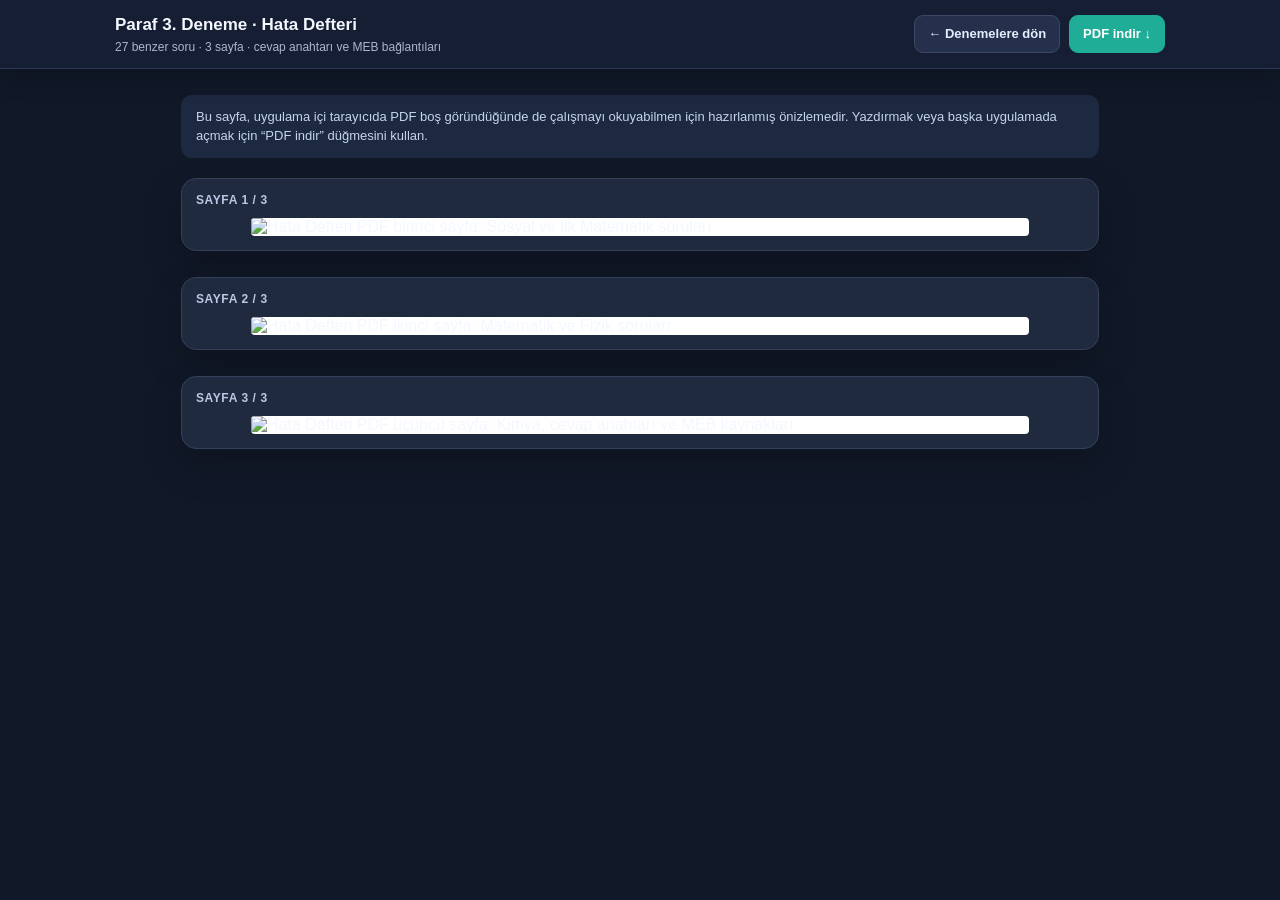
==== paraf-3-hata-defteri.html @ 89ebe0da "Add in-app readable preview for error practice PDF" ====
<!doctype html>
<html lang="tr">
<head>
  <meta charset="utf-8">
  <meta name="viewport" content="width=device-width, initial-scale=1">
  <title>Paraf 3. Deneme · Hata Defteri</title>
  <style>
    :root{color-scheme:dark;font-family:Arial,Helvetica,sans-serif;background:#111827;color:#f4f7ff}
    *{box-sizing:border-box}body{margin:0;background:#111827}
    .bar{position:sticky;top:0;z-index:2;display:flex;align-items:center;justify-content:space-between;gap:16px;padding:14px max(20px,calc((100vw - 1050px)/2));background:#151e32;border-bottom:1px solid #2c3953;box-shadow:0 8px 24px #0003}
    .bar h1{margin:0;font-size:17px;line-height:1.35}.bar p{margin:3px 0 0;color:#aab7d0;font-size:12px}
    .actions{display:flex;gap:9px;flex-wrap:wrap}.actions a{display:inline-flex;align-items:center;justify-content:center;min-height:38px;padding:8px 13px;border-radius:9px;color:#e6edff;text-decoration:none;font-size:13px;font-weight:700;background:#25314c;border:1px solid #3b4865;white-space:nowrap}.actions .primary{background:#20ad97;border-color:#20ad97;color:white}.actions a:hover{filter:brightness(1.1)}
    main{max-width:950px;margin:26px auto 55px;padding:0 16px}.hint{margin:0 0 20px;padding:12px 15px;border-radius:11px;background:#1c2940;color:#c7d4ec;font-size:13px;line-height:1.5}
    figure{margin:0 0 26px;padding:14px;background:#202a3f;border:1px solid #34415d;border-radius:15px;box-shadow:0 16px 38px #0003}figcaption{margin:0 0 11px;color:#b9c8e3;font-size:12px;font-weight:700;letter-spacing:.05em;text-transform:uppercase}figure img{display:block;width:100%;max-width:778px;height:auto;margin:0 auto;background:white;border-radius:4px}
    @media(max-width:680px){.bar{position:static;align-items:flex-start;flex-direction:column}.actions{width:100%}.actions a{flex:1}main{margin-top:17px;padding:0 10px}figure{padding:6px;border-radius:10px}}
  </style>
</head>
<body>
  <header class="bar">
    <div><h1>Paraf 3. Deneme · Hata Defteri</h1><p>27 benzer soru · 3 sayfa · cevap anahtarı ve MEB bağlantıları</p></div>
    <nav class="actions" aria-label="Çalışma bağlantıları">
      <a href="./#exams">← Denemelere dön</a>
      <a class="primary" href="./paraf-3-hata-defteri-benzer-sorular.pdf" download="Paraf-3-Hata-Defteri.pdf">PDF indir ↓</a>
    </nav>
  </header>
  <main>
    <p class="hint">Bu sayfa, uygulama içi tarayıcıda PDF boş göründüğünde de çalışmayı okuyabilmen için hazırlanmış önizlemedir. Yazdırmak veya başka uygulamada açmak için “PDF indir” düğmesini kullan.</p>
    <figure><figcaption>Sayfa 1 / 3</figcaption><img src="./paraf-3-hata-defteri-sayfa-1.webp" alt="Hata Defteri PDF birinci sayfa: Sosyal ve ilk Matematik soruları"></figure>
    <figure><figcaption>Sayfa 2 / 3</figcaption><img src="./paraf-3-hata-defteri-sayfa-2.webp" alt="Hata Defteri PDF ikinci sayfa: Matematik ve Fizik soruları" loading="lazy"></figure>
    <figure><figcaption>Sayfa 3 / 3</figcaption><img src="./paraf-3-hata-defteri-sayfa-3.webp" alt="Hata Defteri PDF üçüncü sayfa: Kimya, cevap anahtarı ve MEB kaynakları" loading="lazy"></figure>
  </main>
</body>
</html>
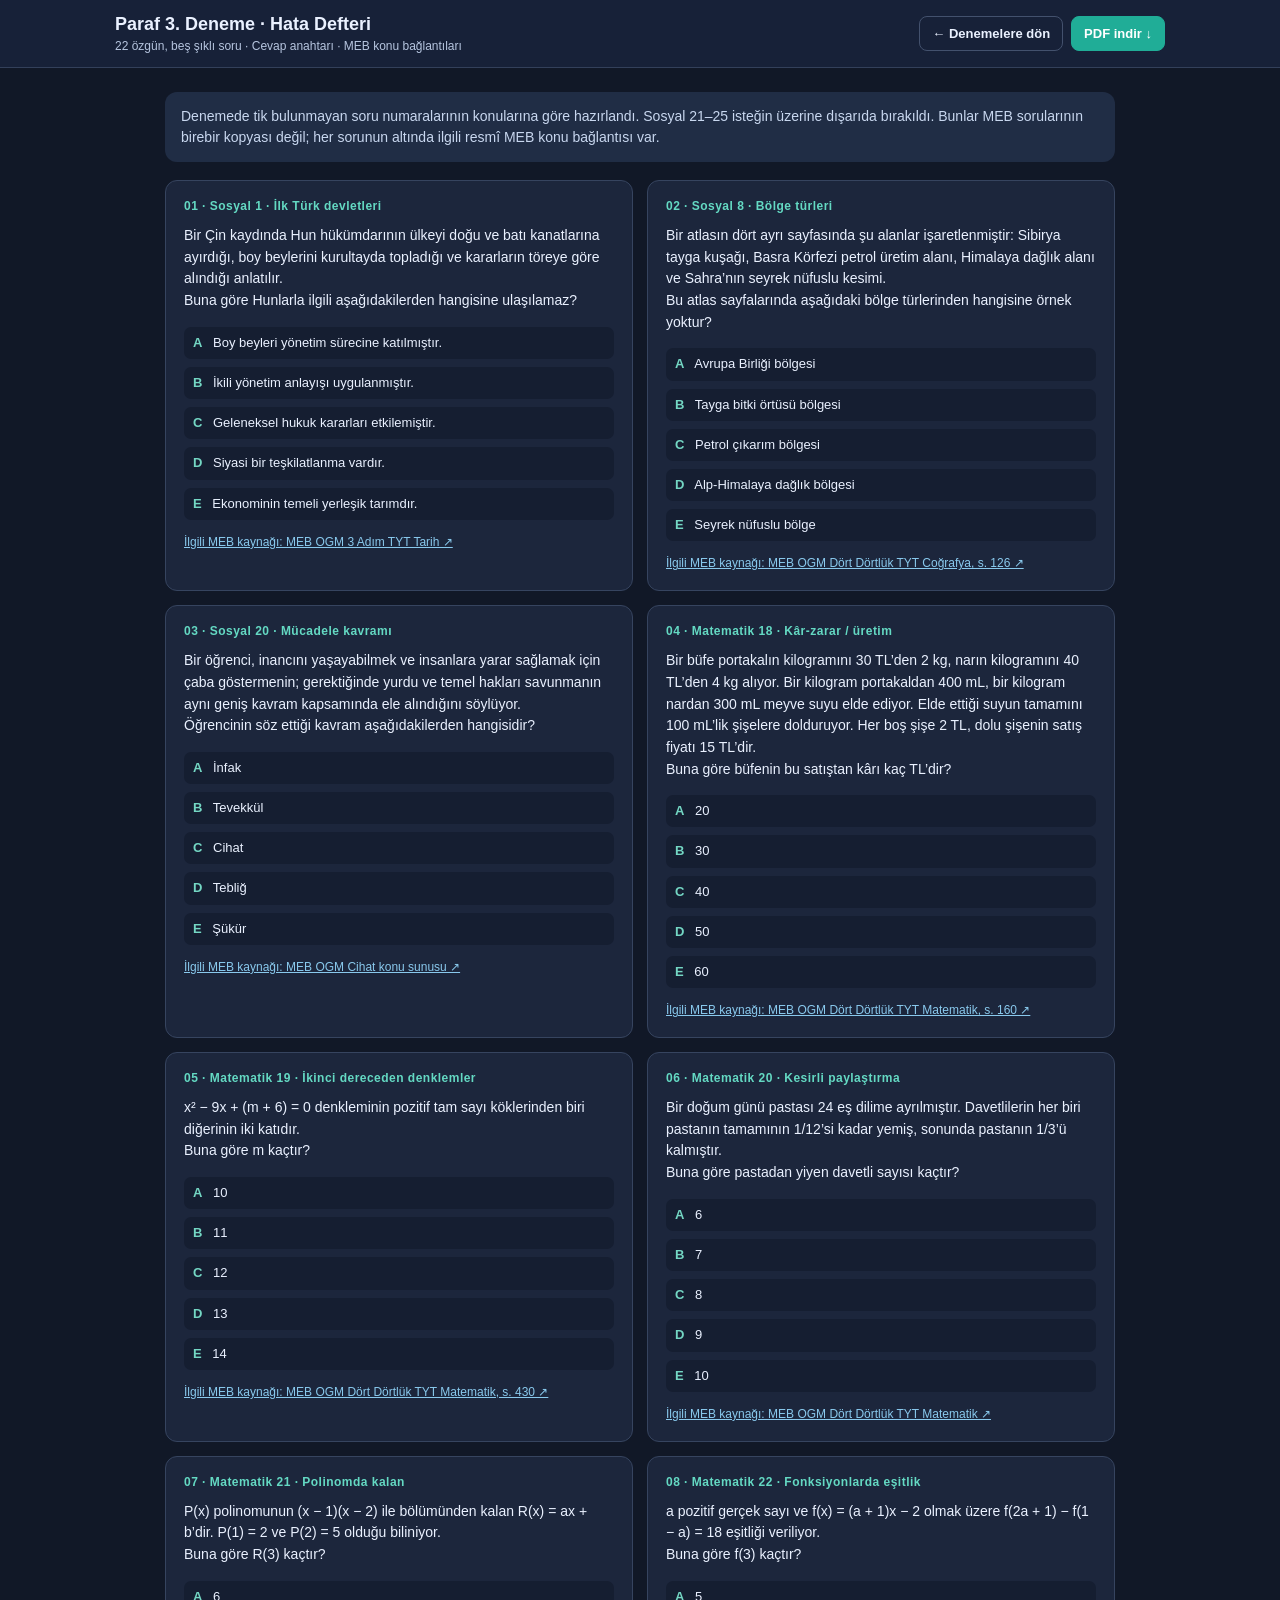
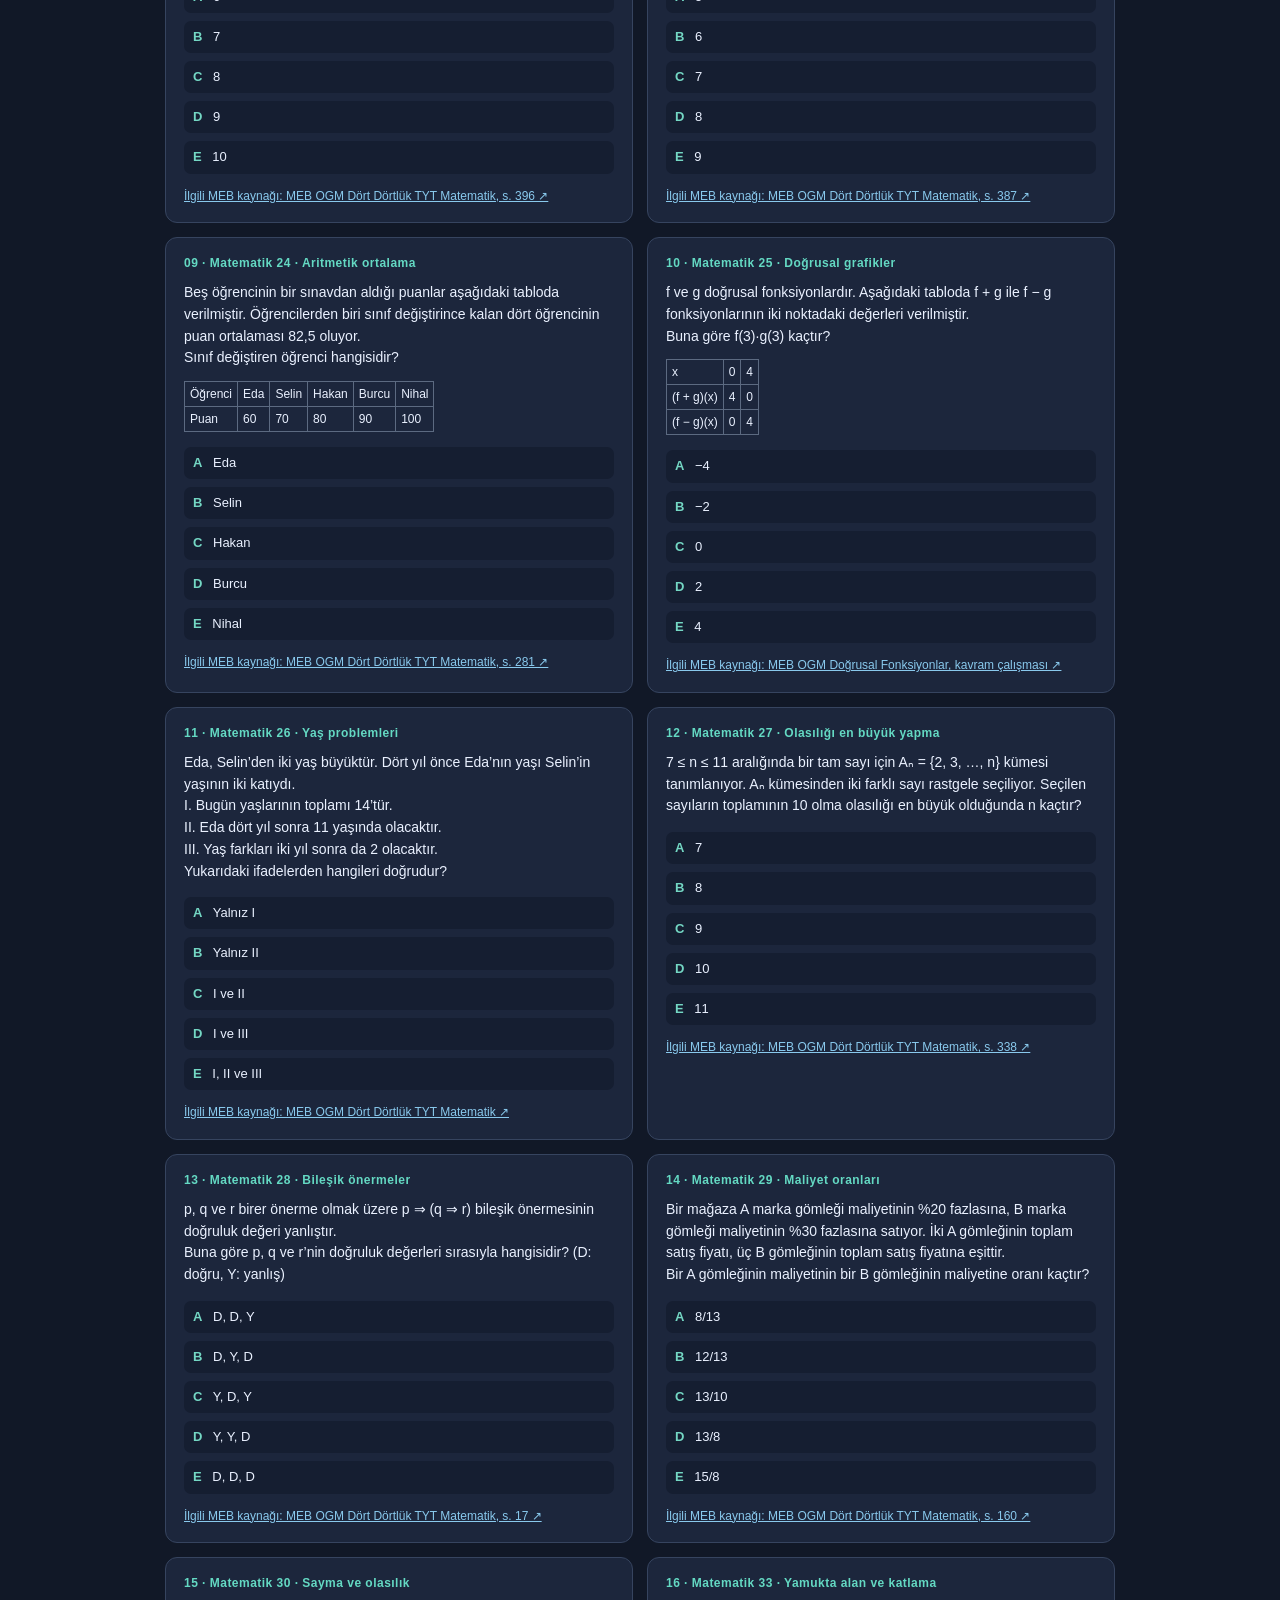
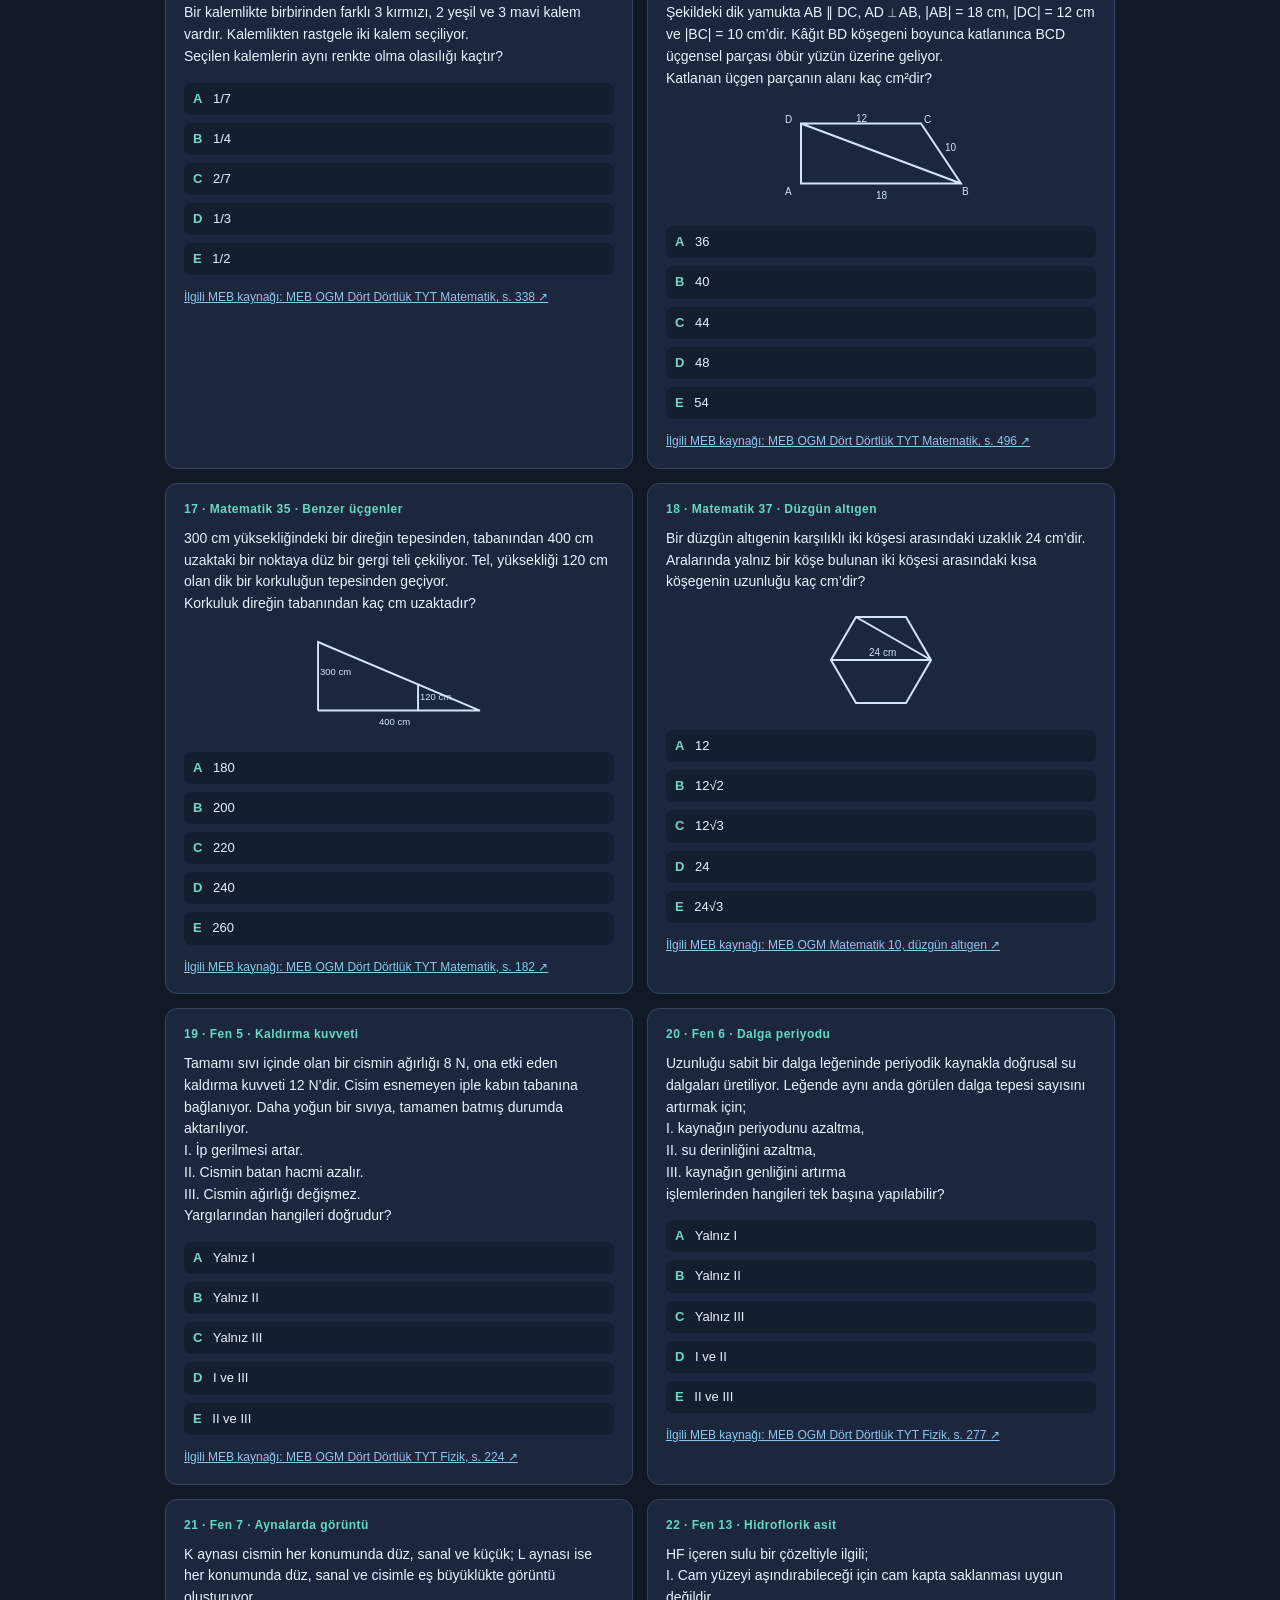
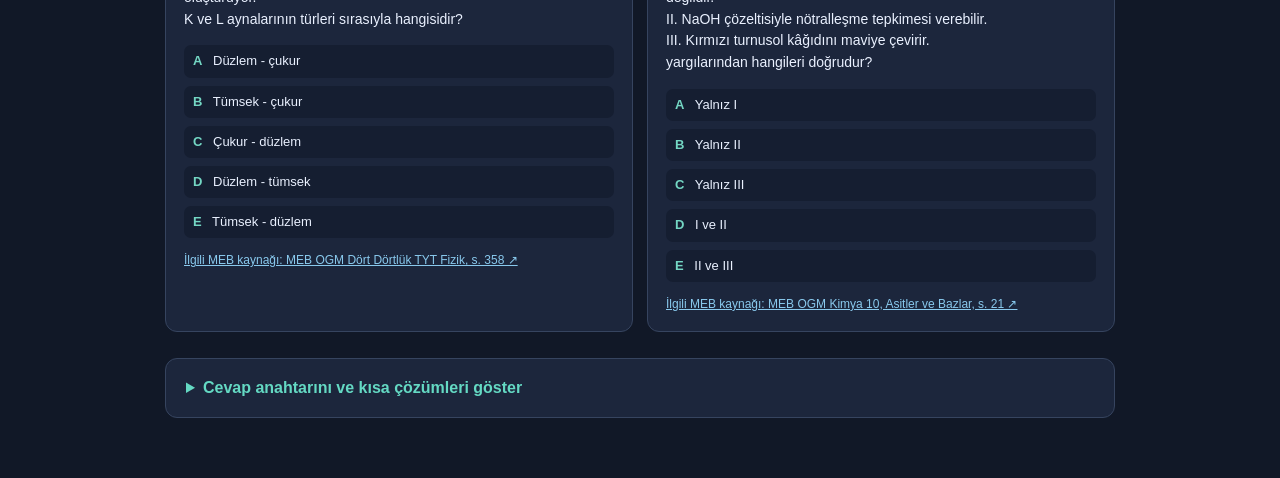
==== commit 3d60547d: "Rebuild exam-style error journal with 22 questions" ====
--- a/paraf-3-hata-defteri.html
+++ b/paraf-3-hata-defteri.html
@@ -1,33 +1,3 @@
-<!doctype html>
-<html lang="tr">
-<head>
-  <meta charset="utf-8">
-  <meta name="viewport" content="width=device-width, initial-scale=1">
-  <title>Paraf 3. Deneme · Hata Defteri</title>
-  <style>
-    :root{color-scheme:dark;font-family:Arial,Helvetica,sans-serif;background:#111827;color:#f4f7ff}
-    *{box-sizing:border-box}body{margin:0;background:#111827}
-    .bar{position:sticky;top:0;z-index:2;display:flex;align-items:center;justify-content:space-between;gap:16px;padding:14px max(20px,calc((100vw - 1050px)/2));background:#151e32;border-bottom:1px solid #2c3953;box-shadow:0 8px 24px #0003}
-    .bar h1{margin:0;font-size:17px;line-height:1.35}.bar p{margin:3px 0 0;color:#aab7d0;font-size:12px}
-    .actions{display:flex;gap:9px;flex-wrap:wrap}.actions a{display:inline-flex;align-items:center;justify-content:center;min-height:38px;padding:8px 13px;border-radius:9px;color:#e6edff;text-decoration:none;font-size:13px;font-weight:700;background:#25314c;border:1px solid #3b4865;white-space:nowrap}.actions .primary{background:#20ad97;border-color:#20ad97;color:white}.actions a:hover{filter:brightness(1.1)}
-    main{max-width:950px;margin:26px auto 55px;padding:0 16px}.hint{margin:0 0 20px;padding:12px 15px;border-radius:11px;background:#1c2940;color:#c7d4ec;font-size:13px;line-height:1.5}
-    figure{margin:0 0 26px;padding:14px;background:#202a3f;border:1px solid #34415d;border-radius:15px;box-shadow:0 16px 38px #0003}figcaption{margin:0 0 11px;color:#b9c8e3;font-size:12px;font-weight:700;letter-spacing:.05em;text-transform:uppercase}figure img{display:block;width:100%;max-width:778px;height:auto;margin:0 auto;background:white;border-radius:4px}
-    @media(max-width:680px){.bar{position:static;align-items:flex-start;flex-direction:column}.actions{width:100%}.actions a{flex:1}main{margin-top:17px;padding:0 10px}figure{padding:6px;border-radius:10px}}
-  </style>
-</head>
-<body>
-  <header class="bar">
-    <div><h1>Paraf 3. Deneme · Hata Defteri</h1><p>27 benzer soru · 3 sayfa · cevap anahtarı ve MEB bağlantıları</p></div>
-    <nav class="actions" aria-label="Çalışma bağlantıları">
-      <a href="./#exams">← Denemelere dön</a>
-      <a class="primary" href="./paraf-3-hata-defteri-benzer-sorular.pdf" download="Paraf-3-Hata-Defteri.pdf">PDF indir ↓</a>
-    </nav>
-  </header>
-  <main>
-    <p class="hint">Bu sayfa, uygulama içi tarayıcıda PDF boş göründüğünde de çalışmayı okuyabilmen için hazırlanmış önizlemedir. Yazdırmak veya başka uygulamada açmak için “PDF indir” düğmesini kullan.</p>
-    <figure><figcaption>Sayfa 1 / 3</figcaption><img src="./paraf-3-hata-defteri-sayfa-1.webp" alt="Hata Defteri PDF birinci sayfa: Sosyal ve ilk Matematik soruları"></figure>
-    <figure><figcaption>Sayfa 2 / 3</figcaption><img src="./paraf-3-hata-defteri-sayfa-2.webp" alt="Hata Defteri PDF ikinci sayfa: Matematik ve Fizik soruları" loading="lazy"></figure>
-    <figure><figcaption>Sayfa 3 / 3</figcaption><img src="./paraf-3-hata-defteri-sayfa-3.webp" alt="Hata Defteri PDF üçüncü sayfa: Kimya, cevap anahtarı ve MEB kaynakları" loading="lazy"></figure>
-  </main>
-</body>
-</html>
+<!doctype html><html lang="tr"><head><meta charset="utf-8"><meta name="viewport" content="width=device-width,initial-scale=1"><title>Paraf 3. Deneme · Şıklı Hata Defteri</title><style>
+:root{font-family:Arial,Helvetica,sans-serif;color:#eaf1ff;background:#111827}*{box-sizing:border-box}body{margin:0}.bar{position:sticky;top:0;z-index:5;display:flex;align-items:center;justify-content:space-between;gap:12px;padding:14px max(16px,calc((100vw - 1050px)/2));background:#172138;border-bottom:1px solid #33405a}.bar h1{font-size:18px;margin:0}.bar p{font-size:12px;color:#b6c5df;margin:4px 0 0}.actions{display:flex;gap:8px;flex-wrap:wrap}.actions a{color:#eaf1ff;text-decoration:none;border:1px solid #43516d;padding:9px 12px;border-radius:8px;font-size:13px;font-weight:bold}.actions .primary{background:#20ad97;border-color:#20ad97;color:white}main{max-width:980px;margin:24px auto 60px;padding:0 15px}.notice{padding:14px 16px;background:#202d45;color:#c8d7ef;border-radius:12px;font-size:14px;line-height:1.5}.questions{display:grid;grid-template-columns:repeat(2,minmax(0,1fr));gap:14px;margin-top:18px}.question{background:#1c263c;border:1px solid #36445f;border-radius:12px;padding:18px}.tag{color:#64d9c3;font-size:12px;font-weight:800;letter-spacing:.04em}.question p{font-size:14px;line-height:1.55;margin:12px 0}.choices{padding:0;margin:15px 0 12px;list-style:none;display:grid;gap:8px}.choices li{padding:7px 9px;background:#151e31;border-radius:7px;font-size:13px;line-height:1.4}.choices b{color:#74d7c4;margin-right:7px}.source{color:#89c9ed;font-size:12px;line-height:1.4}.question table{border-collapse:collapse;max-width:100%;font-size:12px}.question td{border:1px solid #5c6a81;padding:5px}.question svg{width:200px;height:110px;display:block;margin:4px auto}.question svg path{fill:none;stroke:#d5e4f7;stroke-width:2}.question svg text{fill:#d5e4f7;font-size:10px}.answers{margin-top:26px;background:#1c263c;border:1px solid #36445f;border-radius:12px;padding:20px}.answers summary{cursor:pointer;color:#64d9c3;font-weight:bold}.answers-grid{display:grid;grid-template-columns:repeat(2,minmax(0,1fr));gap:0 20px;margin-top:12px}.answers-grid div{border-top:1px solid #36445f;padding:11px 0;font-size:13px;line-height:1.5}.answers-grid p{margin:5px 0;color:#c6d2e5}@media(max-width:700px){.bar{position:static;align-items:flex-start;flex-direction:column}.questions,.answers-grid{grid-template-columns:1fr}.question{padding:15px}}
+</style></head><body><header class="bar"><div><h1>Paraf 3. Deneme · Hata Defteri</h1><p>22 özgün, beş şıklı soru · Cevap anahtarı · MEB konu bağlantıları</p></div><nav class="actions"><a href="./#exams">← Denemelere dön</a><a class="primary" href="./paraf-3-hata-defteri-benzer-sorular.pdf" download="Paraf-3-Sikli-Hata-Defteri.pdf">PDF indir ↓</a></nav></header><main><p class="notice">Denemede tik bulunmayan soru numaralarının konularına göre hazırlandı. Sosyal 21–25 isteğin üzerine dışarıda bırakıldı. Bunlar MEB sorularının birebir kopyası değil; her sorunun altında ilgili resmî MEB konu bağlantısı var.</p><section class="questions" aria-label="Şıklı alıştırmalar"><article class="question"><div class="tag">01 · Sosyal 1 · İlk Türk devletleri</div><p>Bir Çin kaydında Hun hükümdarının ülkeyi doğu ve batı kanatlarına ayırdığı, boy beylerini kurultayda topladığı ve kararların töreye göre alındığı anlatılır.<br>Buna göre Hunlarla ilgili aşağıdakilerden hangisine ulaşılamaz?</p><ol class="choices"><li><b>A</b> Boy beyleri yönetim sürecine katılmıştır.</li><li><b>B</b> İkili yönetim anlayışı uygulanmıştır.</li><li><b>C</b> Geleneksel hukuk kararları etkilemiştir.</li><li><b>D</b> Siyasi bir teşkilatlanma vardır.</li><li><b>E</b> Ekonominin temeli yerleşik tarımdır.</li></ol><a class="source" href="https://ogmmateryal.eba.gov.tr/panel/upload/etkilesimli/kitap/3adim/tyt/tarih/tarih.pdf" target="_blank" rel="noopener">İlgili MEB kaynağı: MEB OGM 3 Adım TYT Tarih ↗</a></article><article class="question"><div class="tag">02 · Sosyal 8 · Bölge türleri</div><p>Bir atlasın dört ayrı sayfasında şu alanlar işaretlenmiştir: Sibirya tayga kuşağı, Basra Körfezi petrol üretim alanı, Himalaya dağlık alanı ve Sahra’nın seyrek nüfuslu kesimi.<br>Bu atlas sayfalarında aşağıdaki bölge türlerinden hangisine örnek yoktur?</p><ol class="choices"><li><b>A</b> Avrupa Birliği bölgesi</li><li><b>B</b> Tayga bitki örtüsü bölgesi</li><li><b>C</b> Petrol çıkarım bölgesi</li><li><b>D</b> Alp-Himalaya dağlık bölgesi</li><li><b>E</b> Seyrek nüfuslu bölge</li></ol><a class="source" href="https://ogmmateryal.eba.gov.tr/panel/upload/etkilesimli/kitap/konu-pekistirme/tyt/cografya/files/basic-html/page126.html" target="_blank" rel="noopener">İlgili MEB kaynağı: MEB OGM Dört Dörtlük TYT Coğrafya, s. 126 ↗</a></article><article class="question"><div class="tag">03 · Sosyal 20 · Mücadele kavramı</div><p>Bir öğrenci, inancını yaşayabilmek ve insanlara yarar sağlamak için çaba göstermenin; gerektiğinde yurdu ve temel hakları savunmanın aynı geniş kavram kapsamında ele alındığını söylüyor.<br>Öğrencinin söz ettiği kavram aşağıdakilerden hangisidir?</p><ol class="choices"><li><b>A</b> İnfak</li><li><b>B</b> Tevekkül</li><li><b>C</b> Cihat</li><li><b>D</b> Tebliğ</li><li><b>E</b> Şükür</li></ol><a class="source" href="https://ogmmateryal.eba.gov.tr/panel/upload/kitap/knrx2znav4a.pdf" target="_blank" rel="noopener">İlgili MEB kaynağı: MEB OGM Cihat konu sunusu ↗</a></article><article class="question"><div class="tag">04 · Matematik 18 · Kâr-zarar / üretim</div><p>Bir büfe portakalın kilogramını 30 TL’den 2 kg, narın kilogramını 40 TL’den 4 kg alıyor. Bir kilogram portakaldan 400 mL, bir kilogram nardan 300 mL meyve suyu elde ediyor. Elde ettiği suyun tamamını 100 mL’lik şişelere dolduruyor. Her boş şişe 2 TL, dolu şişenin satış fiyatı 15 TL’dir.<br>Buna göre büfenin bu satıştan kârı kaç TL’dir?</p><ol class="choices"><li><b>A</b> 20</li><li><b>B</b> 30</li><li><b>C</b> 40</li><li><b>D</b> 50</li><li><b>E</b> 60</li></ol><a class="source" href="https://ogmmateryal.eba.gov.tr/panel/upload/etkilesimli/kitap/konu-pekistirme/tyt/matematik/files/basic-html/page160.html" target="_blank" rel="noopener">İlgili MEB kaynağı: MEB OGM Dört Dörtlük TYT Matematik, s. 160 ↗</a></article><article class="question"><div class="tag">05 · Matematik 19 · İkinci dereceden denklemler</div><p>x² − 9x + (m + 6) = 0 denkleminin pozitif tam sayı köklerinden biri diğerinin iki katıdır.<br>Buna göre m kaçtır?</p><ol class="choices"><li><b>A</b> 10</li><li><b>B</b> 11</li><li><b>C</b> 12</li><li><b>D</b> 13</li><li><b>E</b> 14</li></ol><a class="source" href="https://ogmmateryal.eba.gov.tr/panel/upload/etkilesimli/kitap/konu-pekistirme/tyt/matematik/files/basic-html/page430.html" target="_blank" rel="noopener">İlgili MEB kaynağı: MEB OGM Dört Dörtlük TYT Matematik, s. 430 ↗</a></article><article class="question"><div class="tag">06 · Matematik 20 · Kesirli paylaştırma</div><p>Bir doğum günü pastası 24 eş dilime ayrılmıştır. Davetlilerin her biri pastanın tamamının 1/12’si kadar yemiş, sonunda pastanın 1/3’ü kalmıştır.<br>Buna göre pastadan yiyen davetli sayısı kaçtır?</p><ol class="choices"><li><b>A</b> 6</li><li><b>B</b> 7</li><li><b>C</b> 8</li><li><b>D</b> 9</li><li><b>E</b> 10</li></ol><a class="source" href="https://ogmmateryal.eba.gov.tr/panel/upload/etkilesimli/kitap/konu-pekistirme/tyt/matematik/files/basic-html/page1.html" target="_blank" rel="noopener">İlgili MEB kaynağı: MEB OGM Dört Dörtlük TYT Matematik ↗</a></article><article class="question"><div class="tag">07 · Matematik 21 · Polinomda kalan</div><p>P(x) polinomunun (x − 1)(x − 2) ile bölümünden kalan R(x) = ax + b’dir. P(1) = 2 ve P(2) = 5 olduğu biliniyor.<br>Buna göre R(3) kaçtır?</p><ol class="choices"><li><b>A</b> 6</li><li><b>B</b> 7</li><li><b>C</b> 8</li><li><b>D</b> 9</li><li><b>E</b> 10</li></ol><a class="source" href="https://ogmmateryal.eba.gov.tr/panel/upload/etkilesimli/kitap/konu-pekistirme/tyt/matematik/files/basic-html/page396.html" target="_blank" rel="noopener">İlgili MEB kaynağı: MEB OGM Dört Dörtlük TYT Matematik, s. 396 ↗</a></article><article class="question"><div class="tag">08 · Matematik 22 · Fonksiyonlarda eşitlik</div><p>a pozitif gerçek sayı ve f(x) = (a + 1)x − 2 olmak üzere f(2a + 1) − f(1 − a) = 18 eşitliği veriliyor.<br>Buna göre f(3) kaçtır?</p><ol class="choices"><li><b>A</b> 5</li><li><b>B</b> 6</li><li><b>C</b> 7</li><li><b>D</b> 8</li><li><b>E</b> 9</li></ol><a class="source" href="https://ogmmateryal.eba.gov.tr/panel/upload/etkilesimli/kitap/konu-pekistirme/tyt/matematik/files/basic-html/page387.html" target="_blank" rel="noopener">İlgili MEB kaynağı: MEB OGM Dört Dörtlük TYT Matematik, s. 387 ↗</a></article><article class="question"><div class="tag">09 · Matematik 24 · Aritmetik ortalama</div><p>Beş öğrencinin bir sınavdan aldığı puanlar aşağıdaki tabloda verilmiştir. Öğrencilerden biri sınıf değiştirince kalan dört öğrencinin puan ortalaması 82,5 oluyor.<br>Sınıf değiştiren öğrenci hangisidir?</p><table><tr><td>Öğrenci</td><td>Eda</td><td>Selin</td><td>Hakan</td><td>Burcu</td><td>Nihal</td></tr><tr><td>Puan</td><td>60</td><td>70</td><td>80</td><td>90</td><td>100</td></tr></table><ol class="choices"><li><b>A</b> Eda</li><li><b>B</b> Selin</li><li><b>C</b> Hakan</li><li><b>D</b> Burcu</li><li><b>E</b> Nihal</li></ol><a class="source" href="https://ogmmateryal.eba.gov.tr/panel/upload/etkilesimli/kitap/konu-pekistirme/tyt/matematik/files/basic-html/page281.html" target="_blank" rel="noopener">İlgili MEB kaynağı: MEB OGM Dört Dörtlük TYT Matematik, s. 281 ↗</a></article><article class="question"><div class="tag">10 · Matematik 25 · Doğrusal grafikler</div><p>f ve g doğrusal fonksiyonlardır. Aşağıdaki tabloda f + g ile f − g fonksiyonlarının iki noktadaki değerleri verilmiştir.<br>Buna göre f(3)·g(3) kaçtır?</p><table><tr><td>x</td><td>0</td><td>4</td></tr><tr><td>(f + g)(x)</td><td>4</td><td>0</td></tr><tr><td>(f − g)(x)</td><td>0</td><td>4</td></tr></table><ol class="choices"><li><b>A</b> −4</li><li><b>B</b> −2</li><li><b>C</b> 0</li><li><b>D</b> 2</li><li><b>E</b> 4</li></ol><a class="source" href="https://ogmmateryal.eba.gov.tr/panel/upload/etkilesimli/kitap/kavram_calismalari/10/matematik/tek/files/basic-html/page52.html" target="_blank" rel="noopener">İlgili MEB kaynağı: MEB OGM Doğrusal Fonksiyonlar, kavram çalışması ↗</a></article><article class="question"><div class="tag">11 · Matematik 26 · Yaş problemleri</div><p>Eda, Selin’den iki yaş büyüktür. Dört yıl önce Eda’nın yaşı Selin’in yaşının iki katıydı.<br>I. Bugün yaşlarının toplamı 14’tür.<br>II. Eda dört yıl sonra 11 yaşında olacaktır.<br>III. Yaş farkları iki yıl sonra da 2 olacaktır.<br>Yukarıdaki ifadelerden hangileri doğrudur?</p><ol class="choices"><li><b>A</b> Yalnız I</li><li><b>B</b> Yalnız II</li><li><b>C</b> I ve II</li><li><b>D</b> I ve III</li><li><b>E</b> I, II ve III</li></ol><a class="source" href="https://ogmmateryal.eba.gov.tr/panel/upload/etkilesimli/kitap/konu-pekistirme/tyt/matematik/files/basic-html/page1.html" target="_blank" rel="noopener">İlgili MEB kaynağı: MEB OGM Dört Dörtlük TYT Matematik ↗</a></article><article class="question"><div class="tag">12 · Matematik 27 · Olasılığı en büyük yapma</div><p>7 ≤ n ≤ 11 aralığında bir tam sayı için Aₙ = {2, 3, …, n} kümesi tanımlanıyor. Aₙ kümesinden iki farklı sayı rastgele seçiliyor. Seçilen sayıların toplamının 10 olma olasılığı en büyük olduğunda n kaçtır?</p><ol class="choices"><li><b>A</b> 7</li><li><b>B</b> 8</li><li><b>C</b> 9</li><li><b>D</b> 10</li><li><b>E</b> 11</li></ol><a class="source" href="https://ogmmateryal.eba.gov.tr/panel/upload/etkilesimli/kitap/konu-pekistirme/tyt/matematik/files/basic-html/page338.html" target="_blank" rel="noopener">İlgili MEB kaynağı: MEB OGM Dört Dörtlük TYT Matematik, s. 338 ↗</a></article><article class="question"><div class="tag">13 · Matematik 28 · Bileşik önermeler</div><p>p, q ve r birer önerme olmak üzere p ⇒ (q ⇒ r) bileşik önermesinin doğruluk değeri yanlıştır.<br>Buna göre p, q ve r’nin doğruluk değerleri sırasıyla hangisidir? (D: doğru, Y: yanlış)</p><ol class="choices"><li><b>A</b> D, D, Y</li><li><b>B</b> D, Y, D</li><li><b>C</b> Y, D, Y</li><li><b>D</b> Y, Y, D</li><li><b>E</b> D, D, D</li></ol><a class="source" href="https://ogmmateryal.eba.gov.tr/panel/upload/etkilesimli/kitap/konu-pekistirme/tyt/matematik/files/basic-html/page17.html" target="_blank" rel="noopener">İlgili MEB kaynağı: MEB OGM Dört Dörtlük TYT Matematik, s. 17 ↗</a></article><article class="question"><div class="tag">14 · Matematik 29 · Maliyet oranları</div><p>Bir mağaza A marka gömleği maliyetinin %20 fazlasına, B marka gömleği maliyetinin %30 fazlasına satıyor. İki A gömleğinin toplam satış fiyatı, üç B gömleğinin toplam satış fiyatına eşittir.<br>Bir A gömleğinin maliyetinin bir B gömleğinin maliyetine oranı kaçtır?</p><ol class="choices"><li><b>A</b> 8/13</li><li><b>B</b> 12/13</li><li><b>C</b> 13/10</li><li><b>D</b> 13/8</li><li><b>E</b> 15/8</li></ol><a class="source" href="https://ogmmateryal.eba.gov.tr/panel/upload/etkilesimli/kitap/konu-pekistirme/tyt/matematik/files/basic-html/page160.html" target="_blank" rel="noopener">İlgili MEB kaynağı: MEB OGM Dört Dörtlük TYT Matematik, s. 160 ↗</a></article><article class="question"><div class="tag">15 · Matematik 30 · Sayma ve olasılık</div><p>Bir kalemlikte birbirinden farklı 3 kırmızı, 2 yeşil ve 3 mavi kalem vardır. Kalemlikten rastgele iki kalem seçiliyor.<br>Seçilen kalemlerin aynı renkte olma olasılığı kaçtır?</p><ol class="choices"><li><b>A</b> 1/7</li><li><b>B</b> 1/4</li><li><b>C</b> 2/7</li><li><b>D</b> 1/3</li><li><b>E</b> 1/2</li></ol><a class="source" href="https://ogmmateryal.eba.gov.tr/panel/upload/etkilesimli/kitap/konu-pekistirme/tyt/matematik/files/basic-html/page338.html" target="_blank" rel="noopener">İlgili MEB kaynağı: MEB OGM Dört Dörtlük TYT Matematik, s. 338 ↗</a></article><article class="question"><div class="tag">16 · Matematik 33 · Yamukta alan ve katlama</div><p>Şekildeki dik yamukta AB ∥ DC, AD ⟂ AB, |AB| = 18 cm, |DC| = 12 cm ve |BC| = 10 cm’dir. Kâğıt BD köşegeni boyunca katlanınca BCD üçgensel parçası öbür yüzün üzerine geliyor.<br>Katlanan üçgen parçanın alanı kaç cm²dir?</p><svg viewBox="0 0 200 95" role="img" aria-label="AB 18 cm, DC 12 cm, BC 10 cm olan dik yamuk"><path d="M20 75H180L140 15H20Z M20 15L180 75"/><text x="4" y="86">A</text><text x="181" y="86">B</text><text x="143" y="14">C</text><text x="4" y="14">D</text><text x="95" y="90">18</text><text x="75" y="13">12</text><text x="164" y="42">10</text></svg><ol class="choices"><li><b>A</b> 36</li><li><b>B</b> 40</li><li><b>C</b> 44</li><li><b>D</b> 48</li><li><b>E</b> 54</li></ol><a class="source" href="https://ogmmateryal.eba.gov.tr/panel/upload/etkilesimli/kitap/konu-pekistirme/tyt/matematik/files/basic-html/page496.html" target="_blank" rel="noopener">İlgili MEB kaynağı: MEB OGM Dört Dörtlük TYT Matematik, s. 496 ↗</a></article><article class="question"><div class="tag">17 · Matematik 35 · Benzer üçgenler</div><p>300 cm yüksekliğindeki bir direğin tepesinden, tabanından 400 cm uzaktaki bir noktaya düz bir gergi teli çekiliyor. Tel, yüksekliği 120 cm olan dik bir korkuluğun tepesinden geçiyor.<br>Korkuluk direğin tabanından kaç cm uzaktadır?</p><svg viewBox="0 0 210 100" role="img" aria-label="300 cm direk, 120 cm korkuluk ve 400 cm yatay uzaklık"><path d="M20 80V8L190 80H20 M125 80V53"/><text x="22" y="43">300 cm</text><text x="127" y="69">120 cm</text><text x="84" y="95">400 cm</text></svg><ol class="choices"><li><b>A</b> 180</li><li><b>B</b> 200</li><li><b>C</b> 220</li><li><b>D</b> 240</li><li><b>E</b> 260</li></ol><a class="source" href="https://ogmmateryal.eba.gov.tr/panel/upload/etkilesimli/kitap/konu-pekistirme/tyt/matematik/files/basic-html/page182.html" target="_blank" rel="noopener">İlgili MEB kaynağı: MEB OGM Dört Dörtlük TYT Matematik, s. 182 ↗</a></article><article class="question"><div class="tag">18 · Matematik 37 · Düzgün altıgen</div><p>Bir düzgün altıgenin karşılıklı iki köşesi arasındaki uzaklık 24 cm’dir. Aralarında yalnız bir köşe bulunan iki köşesi arasındaki kısa köşegenin uzunluğu kaç cm’dir?</p><svg viewBox="0 0 180 110" role="img" aria-label="Karşı köşeleri arası 24 cm olan düzgün altıgen"><path d="M140 55L115 12H65L40 55L65 98H115Z M140 55H40 M140 55L65 12"/><text x="78" y="51">24 cm</text></svg><ol class="choices"><li><b>A</b> 12</li><li><b>B</b> 12√2</li><li><b>C</b> 12√3</li><li><b>D</b> 24</li><li><b>E</b> 24√3</li></ol><a class="source" href="https://ogmmateryal.eba.gov.tr/panel/upload/etkilesimli/kitap/fenlisesimatematik/10/unite5/files/basic-html/page11.html" target="_blank" rel="noopener">İlgili MEB kaynağı: MEB OGM Matematik 10, düzgün altıgen ↗</a></article><article class="question"><div class="tag">19 · Fen 5 · Kaldırma kuvveti</div><p>Tamamı sıvı içinde olan bir cismin ağırlığı 8 N, ona etki eden kaldırma kuvveti 12 N’dir. Cisim esnemeyen iple kabın tabanına bağlanıyor. Daha yoğun bir sıvıya, tamamen batmış durumda aktarılıyor.<br>I. İp gerilmesi artar.<br>II. Cismin batan hacmi azalır.<br>III. Cismin ağırlığı değişmez.<br>Yargılarından hangileri doğrudur?</p><ol class="choices"><li><b>A</b> Yalnız I</li><li><b>B</b> Yalnız II</li><li><b>C</b> Yalnız III</li><li><b>D</b> I ve III</li><li><b>E</b> II ve III</li></ol><a class="source" href="https://ogmmateryal.eba.gov.tr/panel/upload/etkilesimli/kitap/konu-pekistirme/tyt/fizik/files/basic-html/page224.html" target="_blank" rel="noopener">İlgili MEB kaynağı: MEB OGM Dört Dörtlük TYT Fizik, s. 224 ↗</a></article><article class="question"><div class="tag">20 · Fen 6 · Dalga periyodu</div><p>Uzunluğu sabit bir dalga leğeninde periyodik kaynakla doğrusal su dalgaları üretiliyor. Leğende aynı anda görülen dalga tepesi sayısını artırmak için;<br>I. kaynağın periyodunu azaltma,<br>II. su derinliğini azaltma,<br>III. kaynağın genliğini artırma<br>işlemlerinden hangileri tek başına yapılabilir?</p><ol class="choices"><li><b>A</b> Yalnız I</li><li><b>B</b> Yalnız II</li><li><b>C</b> Yalnız III</li><li><b>D</b> I ve II</li><li><b>E</b> II ve III</li></ol><a class="source" href="https://ogmmateryal.eba.gov.tr/panel/upload/etkilesimli/kitap/konu-pekistirme/tyt/fizik/files/basic-html/page277.html" target="_blank" rel="noopener">İlgili MEB kaynağı: MEB OGM Dört Dörtlük TYT Fizik, s. 277 ↗</a></article><article class="question"><div class="tag">21 · Fen 7 · Aynalarda görüntü</div><p>K aynası cismin her konumunda düz, sanal ve küçük; L aynası ise her konumunda düz, sanal ve cisimle eş büyüklükte görüntü oluşturuyor.<br>K ve L aynalarının türleri sırasıyla hangisidir?</p><ol class="choices"><li><b>A</b> Düzlem - çukur</li><li><b>B</b> Tümsek - çukur</li><li><b>C</b> Çukur - düzlem</li><li><b>D</b> Düzlem - tümsek</li><li><b>E</b> Tümsek - düzlem</li></ol><a class="source" href="https://ogmmateryal.eba.gov.tr/panel/upload/etkilesimli/kitap/konu-pekistirme/tyt/fizik/files/basic-html/page358.html" target="_blank" rel="noopener">İlgili MEB kaynağı: MEB OGM Dört Dörtlük TYT Fizik, s. 358 ↗</a></article><article class="question"><div class="tag">22 · Fen 13 · Hidroflorik asit</div><p>HF içeren sulu bir çözeltiyle ilgili;<br>I. Cam yüzeyi aşındırabileceği için cam kapta saklanması uygun değildir.<br>II. NaOH çözeltisiyle nötralleşme tepkimesi verebilir.<br>III. Kırmızı turnusol kâğıdını maviye çevirir.<br>yargılarından hangileri doğrudur?</p><ol class="choices"><li><b>A</b> Yalnız I</li><li><b>B</b> Yalnız II</li><li><b>C</b> Yalnız III</li><li><b>D</b> I ve II</li><li><b>E</b> II ve III</li></ol><a class="source" href="https://ogmmateryal.eba.gov.tr/panel/upload/etkilesimli/kitap/kimya/10/unite3/files/basic-html/page21.html" target="_blank" rel="noopener">İlgili MEB kaynağı: MEB OGM Kimya 10, Asitler ve Bazlar, s. 21 ↗</a></article></section><details class="answers"><summary>Cevap anahtarını ve kısa çözümleri göster</summary><div class="answers-grid"><div><strong>1. Sosyal 1 — E</strong><p>Metin yönetim ve hukuk hakkında bilgi verir; üretim biçimi ya da yerleşik tarım hakkında bilgi vermez.</p></div><div><strong>2. Sosyal 8 — A</strong><p>Dört alan sırasıyla tayga, petrol, Alp-Himalaya ve seyrek nüfus bölgelerini örnekler. Avrupa Birliği gösterilmemiştir.</p></div><div><strong>3. Sosyal 20 — C</strong><p>Cihat, doğru ve iyi olan için çaba ve mücadeleyi anlatan geniş bir kavramdır.</p></div><div><strong>4. Matematik 18 — C</strong><p>Toplam su 2·400 + 4·300 = 2000 mL, yani 20 şişe. Gelir 300 TL; meyve ve şişe maliyeti 60 + 160 + 40 = 260 TL. Kâr 40 TL.</p></div><div><strong>5. Matematik 19 — C</strong><p>Kökler a ve 2a ise toplamları 3a = 9, buradan a = 3. Çarpımları 18 = m + 6 olduğundan m = 12.</p></div><div><strong>6. Matematik 20 — C</strong><p>Yenilen miktar 24·(2/3) = 16 dilimdir. Her davetli 24/12 = 2 dilim yediğinden 8 davetli vardır.</p></div><div><strong>7. Matematik 21 — C</strong><p>R(1) = 2 ve R(2) = 5 olduğundan a = 3, b = −1. R(3) = 8.</p></div><div><strong>8. Matematik 22 — C</strong><p>Fonksiyon değerleri farkı 3a(a + 1) = 18 olur. a² + a − 6 = 0 den a = 2 (pozitif kök). f(3) = 7.</p></div><div><strong>9. Matematik 24 — B</strong><p>Toplam puan 400’dür. Dördünün toplamı 4·82,5 = 330 olduğuna göre ayrılan öğrencinin puanı 70, yani Selin.</p></div><div><strong>10. Matematik 25 — B</strong><p>x = 3 için f + g = 1 ve f − g = 3. Buradan f = 2, g = −1 ve çarpım −2 bulunur.</p></div><div><strong>11. Matematik 26 — D</strong><p>Selin s, Eda s+2 olsun. s−2 = 2(s−4) den s = 6, Eda = 8. I ve III doğru, II yanlıştır.</p></div><div><strong>12. Matematik 27 — B</strong><p>n=7 için 2/15, n=8 için 3/21, n=9 için 3/28 elde edilir; n büyüdükçe pay sabit, payda artar. En büyük değer n=8’de olur.</p></div><div><strong>13. Matematik 28 — A</strong><p>Bir koşullu önerme yalnız öncül doğru, sonuç yanlış olduğunda yanlıştır. Önce p=D; q⇒r yanlış olmalı, bunun için q=D ve r=Y.</p></div><div><strong>14. Matematik 29 — D</strong><p>A ve B maliyetleri a,b olsun. 2·1,20a = 3·1,30b, yani 2,4a=3,9b. a/b=39/24=13/8.</p></div><div><strong>15. Matematik 30 — B</strong><p>Aynı renkli seçim sayısı C(3,2)+C(2,2)+C(3,2)=7, tüm seçim sayısı C(8,2)=28. Olasılık 7/28=1/4.</p></div><div><strong>16. Matematik 33 — D</strong><p>Taban farkı 18−12=6 cm. BC=10 ile yükseklik √(10²−6²)=8 cm. BCD üçgeninin alanı 12·8/2=48 cm².</p></div><div><strong>17. Matematik 35 — D</strong><p>Benzer üçgenlerden (400−x)/400 = 120/300 bulunur. 400−x=160 ve x=240 cm.</p></div><div><strong>18. Matematik 37 — C</strong><p>Karşılıklı köşeler arası 2a olduğundan kenar a=12 cm. Kısa köşegen a√3=12√3 cm’dir.</p></div><div><strong>19. Fen 5 — D</strong><p>Tam batmış cisimde yer değiştiren hacim sabittir. Yoğunluk artınca kaldırma kuvveti ve tabana bağlı ipteki gerilme artar; ağırlık değişmez.</p></div><div><strong>20. Fen 6 — D</strong><p>Dalga boyu λ=vT’dir. Periyodu azaltmak veya derinliği azaltıp hızı düşürmek λ’yı küçültür, sabit uzunluğa daha çok tepe sığar. Genlik etkilemez.</p></div><div><strong>21. Fen 7 — E</strong><p>Tümsek ayna her konumda küçük ve düz görüntü verir. Düzlem ayna görüntüyü cisimle eş büyüklükte oluşturur.</p></div><div><strong>22. Fen 13 — D</strong><p>HF bir asittir; camla etkileşebilir ve bazla nötrleşir. Kırmızı turnusolü maviye çevirme baz özelliğidir.</p></div></div></details></main></body></html>
